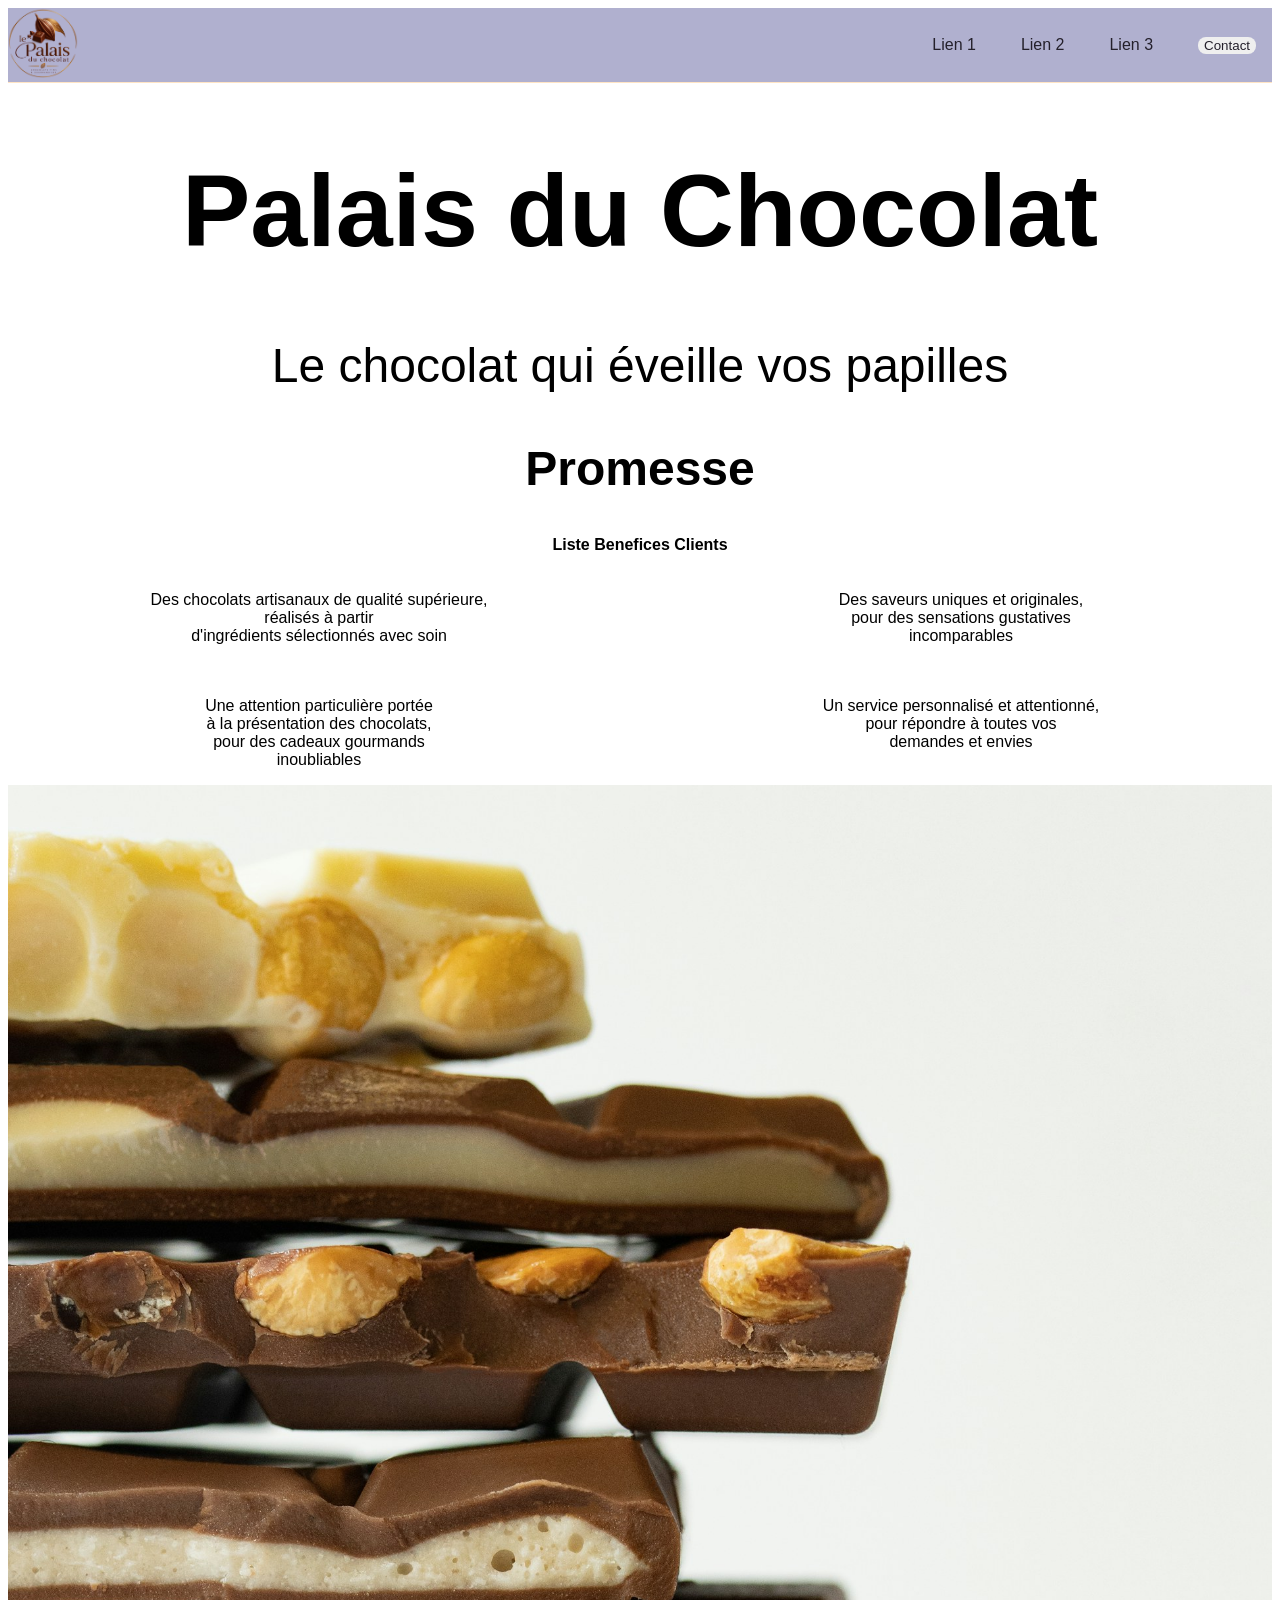
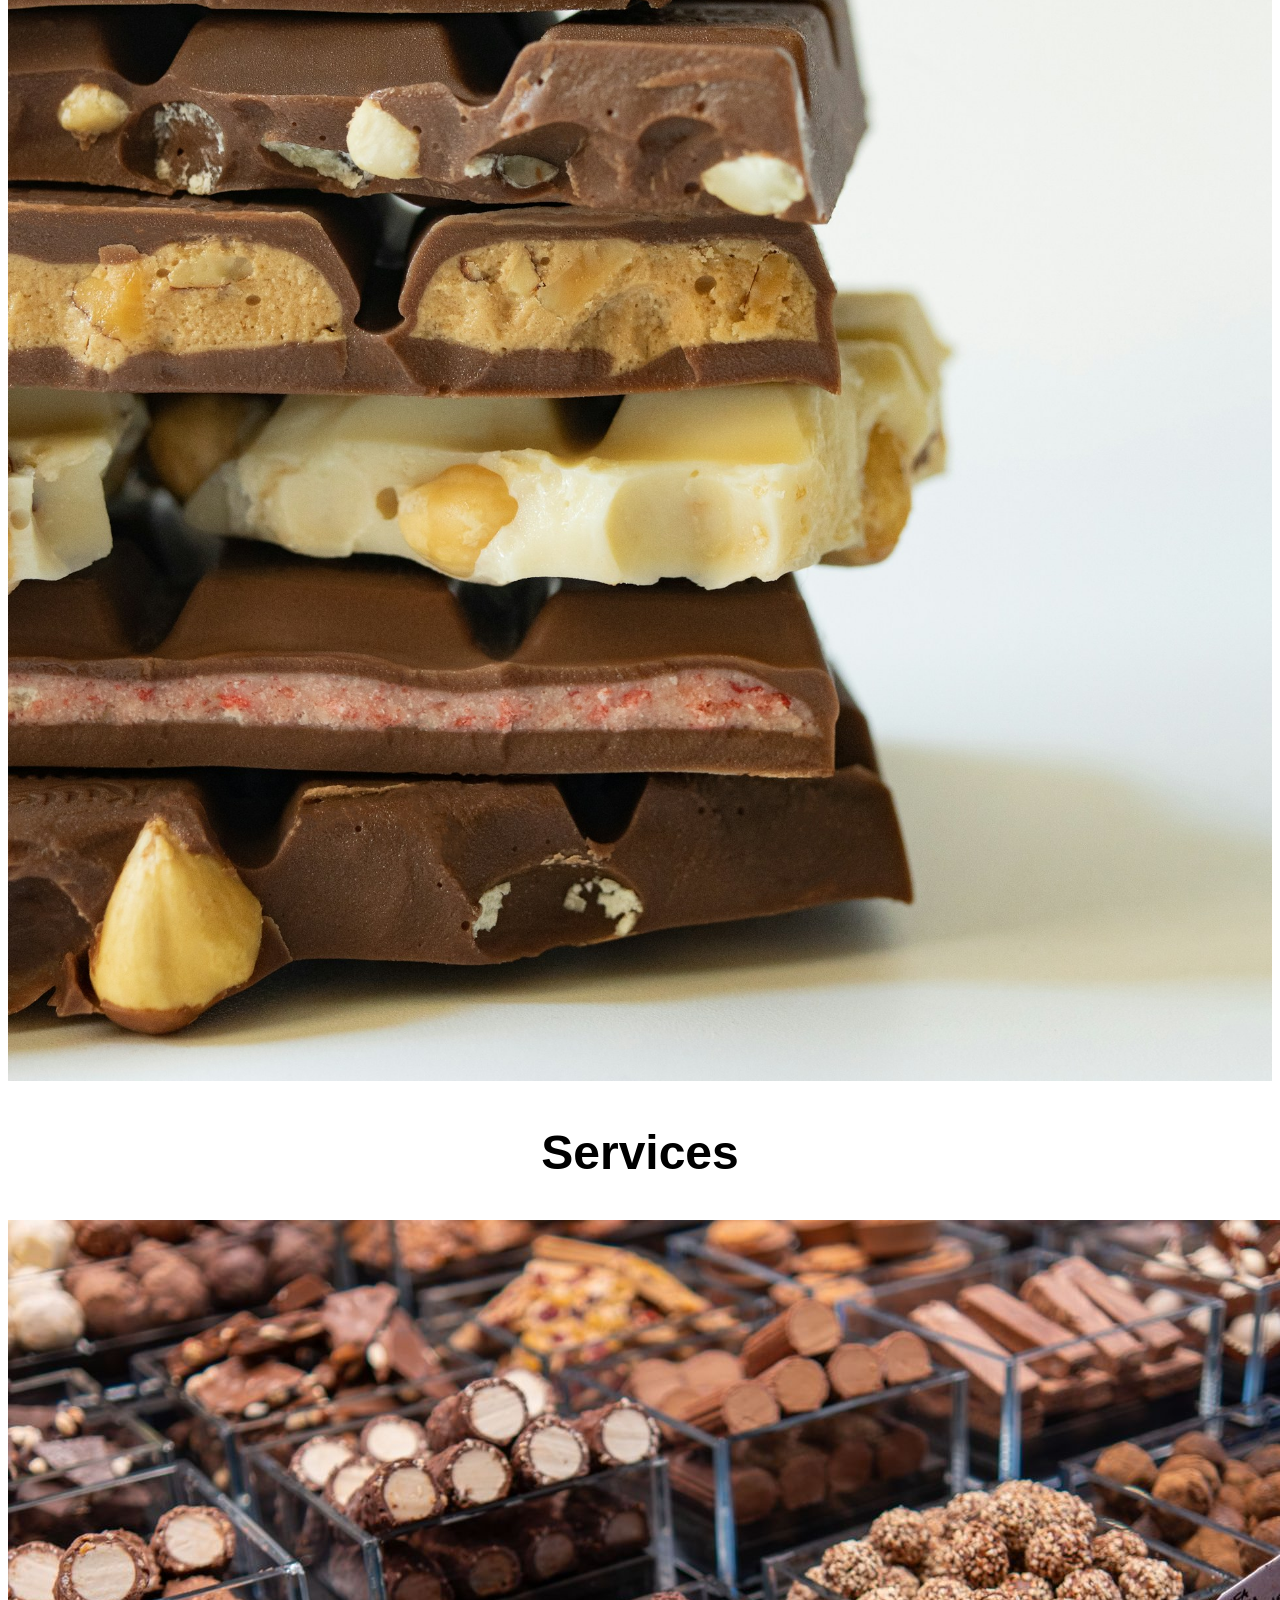
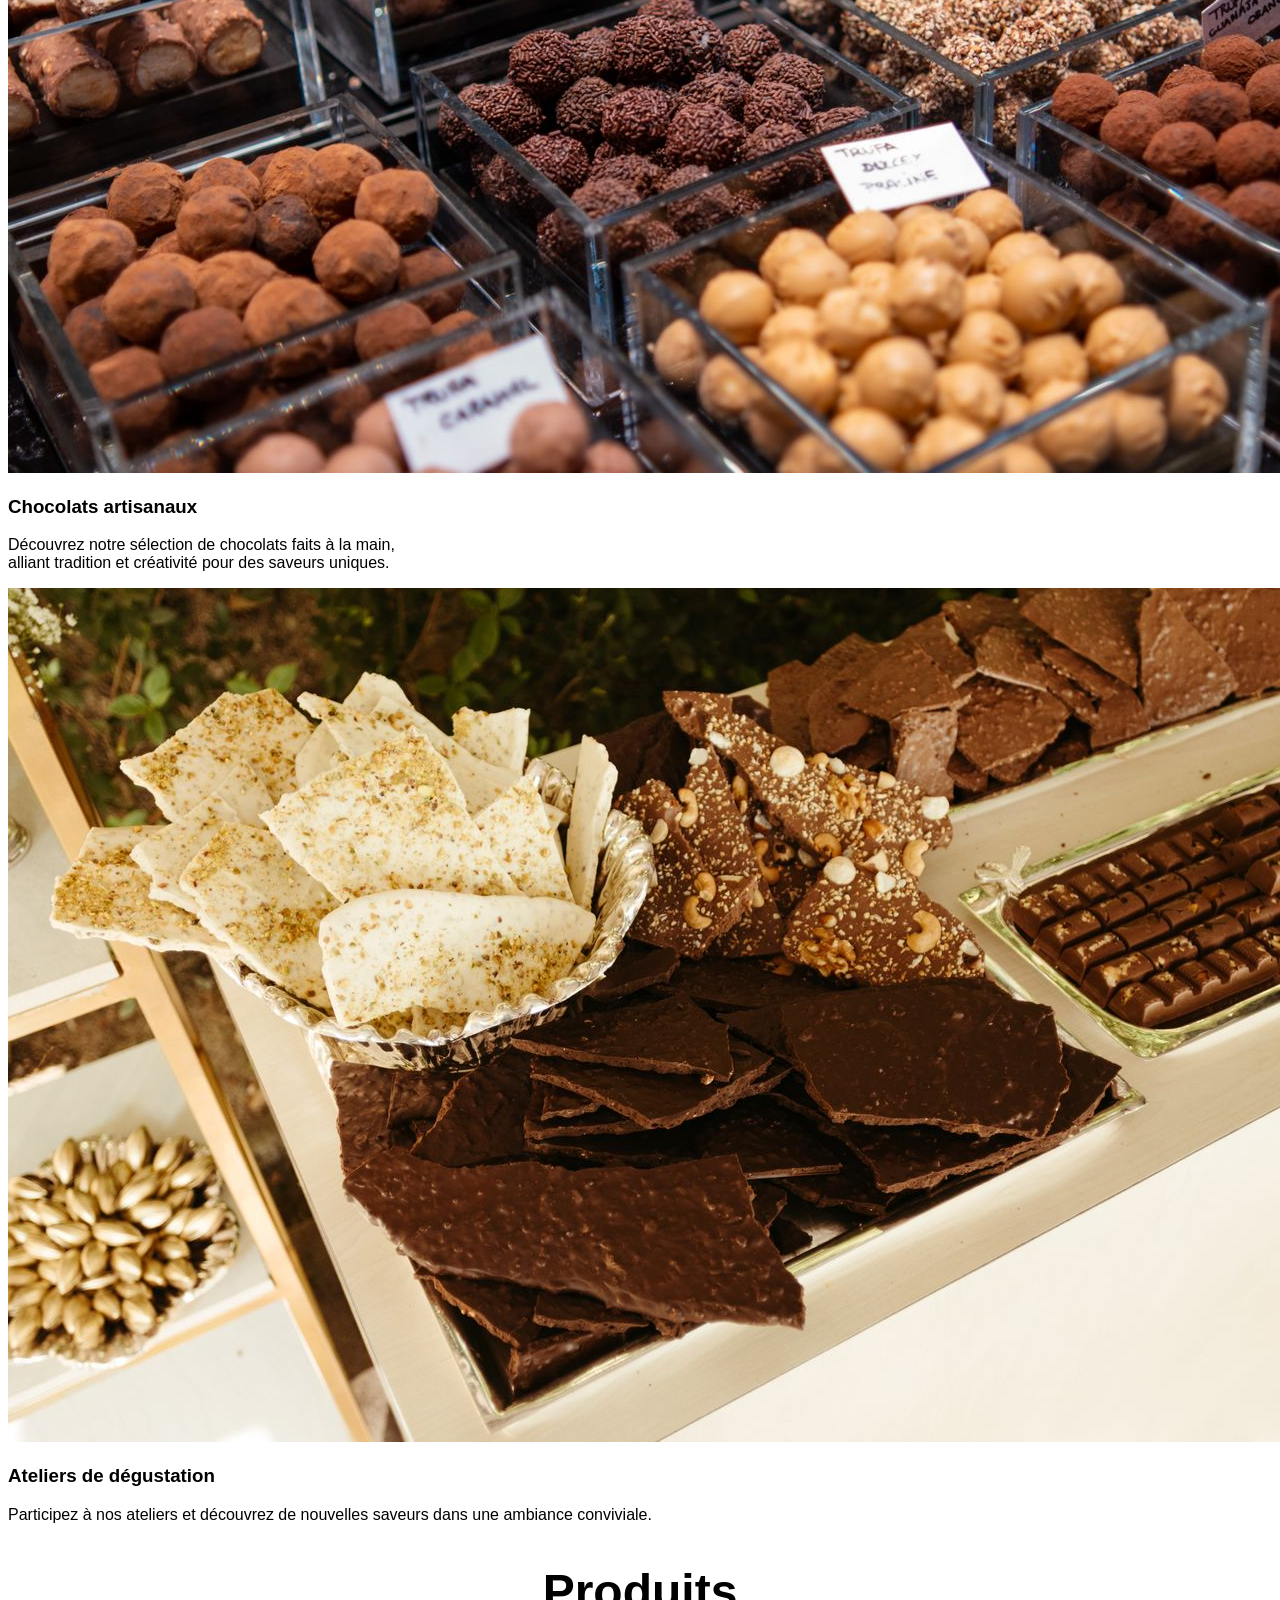
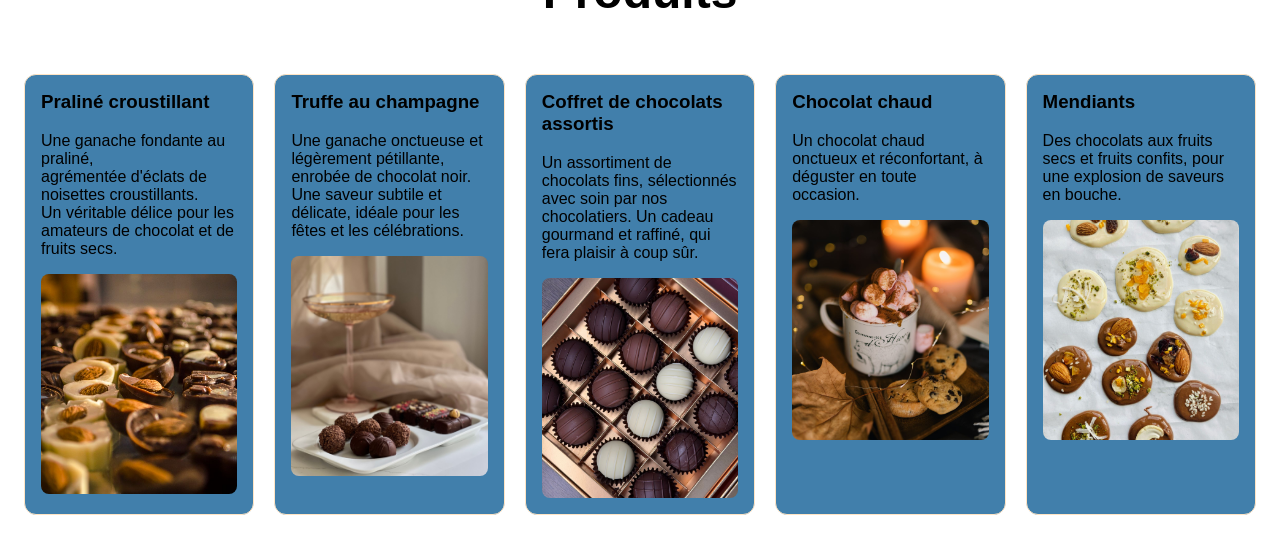
==== index.html @ 9bc1caf4 "landing page" ====
<!DOCTYPE html>
<html lang="fr">
<head>
    <meta charset="UTF-8">
    <meta name="viewport" content="width=device-width, initial-scale=1.0">
    <title>Palais du Chocolat</title>
    <link rel="stylesheet" href="style.css">
</head>
<body>
    <!-- faire un header avec les lien 1,2,3 et Contact -->
    <header class="site-header">
        <nav class="logo">
            <a href="#accueil">
                <img src="images/logo.png" alt="Palais du Chocolat">
            </a>
        </nav>
        <nav>
            <!-- Rangement des liens en horizontal sur mon header -->
            <ul class="site-nav">
                <li><a href="#">Lien 1</a></li>
                <li><a href="#">Lien 2</a></li>
                <li><a href="#">Lien 3</a></li>
                <button class="button_dec"><a class="contact-button" href="#">Contact</a></button>    
            </ul>
        </nav>
    </header>

    <main>
        <h1 id="accueil">Palais du Chocolat</h1>
        <p class="chocolat">Le chocolat qui éveille vos papilles</p>

        <!-- la deuxième partie services -->
        <h2>Promesse</h2>
        <h4>Liste Benefices Clients</h4>

    <nav class="Promesse">
            <p>Des chocolats artisanaux de qualité supérieure,<br> réalisés à partir <br> d'ingrédients sélectionnés avec soin</p>
            <p>Des saveurs uniques et originales,<br> pour des sensations gustatives<br> incomparables</p>
            <p>Une attention particulière portée<br> à la présentation des chocolats,<br> pour des cadeaux gourmands<br> inoubliables</p>
            <p>Un service personnalisé et attentionné,<br> pour répondre à toutes vos<br> demandes et envies</p>
        </nav>
       <img class="img1" src="images/promesses-julia-zyablova-EwaJbJvS9io-unsplash.jpg" alt="">
       <!-- troisième partie : services -->
       
       <h2>Services</h2>
       <div class="services">
            <article class="service_card">
                <img src="images/chocolats-artisanaux-pexels-linken-van-zyl-263454378-18958634.jpg" alt="Sélection de chocolats artisanaux">
                <h3>Chocolats artisanaux</h3>
                <p>Découvrez notre sélection de chocolats faits à la main,<br>
                alliant tradition et créativité pour des saveurs uniques.</p>
            </article>
            <article class="service_card">
                <img src="images/atelier-degustation-pexels-jonathanborba-34357862.jpg" alt="Atelier de dégustation de chocolat">
                <h3>Ateliers de dégustation</h3>
                <p>Participez à nos ateliers et découvrez de nouvelles saveurs dans une ambiance conviviale.</p>
            </article>
        </div>

                 <h2>Produits</h2>
        <section class="products-grid" aria-label="Nos produits">
            <article class="product-card">
                <h3>Praliné croustillant</h3>
                <p>Une ganache fondante au praliné,<br>agrémentée d'éclats de noisettes croustillants. <br>Un véritable délice pour les amateurs de chocolat et de fruits secs.</p>
                <img src="images/praline-croustillant-pexels-seurafrancis99-37439237.jpg" alt="Praliné croustillant aux éclats de noisettes">
            </article>
            <article class="product-card">
                <h3>Truffe au champagne</h3>
                <p>Une ganache onctueuse et légèrement pétillante, enrobée de chocolat noir. Une saveur subtile et délicate, idéale pour les fêtes et les célébrations.</p>
                <img src="images/truffe-champagne-pexels-planka-31325599.jpg" alt="Truffes au chocolat">
            </article>
            <article class="product-card">
                <h3>Coffret de chocolats assortis</h3>
                <p>Un assortiment de chocolats fins, sélectionnés avec soin par nos chocolatiers. Un cadeau gourmand et raffiné, qui fera plaisir à coup sûr.</p>
                <img src="images/coffret-chocolats-assortis-pexels-anthony-rahayel-125801377-38444667.jpg" alt="Coffret de chocolats assortis">
            </article>
            <article class="product-card">
                <h3>Chocolat chaud</h3>
                <p>Un chocolat chaud onctueux et réconfortant, à déguster en toute occasion.</p>
                <img src="images/chocolat-chaud-pexels-leeloothefirst-5264675.jpg" alt="Tasse de chocolat chaud">
            </article>
            <article class="product-card">
                <h3>Mendiants</h3>
                <p>Des chocolats aux fruits secs et fruits confits, pour une explosion de saveurs en bouche.</p>
                <img src="images/mendiants-pexels-pinklime-foody-169881302-11074275.jpg" alt="Mendiants au chocolat aux fruits secs">
            </article>
        </section>
    </main>
</body>
</html>
---- style.css ----
body {
    font-family: Arial, Helvetica, sans-serif;
    background: white;
}

.site-header {
    display: flex;
    align-items: center;
    justify-content: space-between;
    border-bottom: 1px solid bisque;
    background-color: rgba(139, 139, 184, 0.676);
}

.logo img {
    width: 70px;
    height: auto;
}

.site-nav {
    display: flex;
    flex-direction: row;
    justify-content: space-between;
    align-items: center;
    gap: 45px;
    margin: 0;
    padding: 1rem;
    list-style: none;
}

.Promesse {
  display: grid;
  grid-template-columns: repeat(2, 1fr);
  gap: 20px;
  text-align: center;
}

h4{
    display: grid;
    gap: 20px;
    text-align: center;

}


.site-nav a {
    color: #24202b;
    text-decoration: none;
}

.button_dec {
    border: 0;
    border-radius: 0.5rem;
}

#accueil {
    display: flex;
    justify-content: center;
    align-items: center;
    font-size: clamp(2.5rem, 8vw, 7rem);
}

.chocolat {
    display: flex;
    justify-content: center;
    align-items: center;
    font-size: clamp(1.25rem, 4vw, 3rem);
}

h2 {
    display: flex;
    justify-content: center;
    align-items: center;
    font-size: clamp(1.75rem, 5vw, 3rem);
}

.img1 {
    max-width: 100%;
    height: auto;
}

.products-grid {
    display: grid;
    grid-template-columns: repeat(auto-fit, minmax(min(100%, 220px), 1fr));
    gap: 1.25rem;
    padding: 1rem;
}

.product-card {
    overflow: hidden;
    padding: 1rem;
    background: #045691c1;
    border: 1px solid bisque;
    border-radius: 0.75rem;
}

.product-card h3 {
    margin-top: 0;
}

.product-card img {
    display: block;
    width: 100%;
    height: 220px;
    object-fit: cover;
    border-radius: 0.5rem;
}

@media (max-width: 560px) {
    .site-header {
        flex-wrap: wrap;
        gap: 1rem;
    }

    .site-nav {
        flex-wrap: wrap;
        justify-content: center;
        gap: 1rem;
    }

    .products-grid {
        grid-template-columns: 1fr;
    }
}
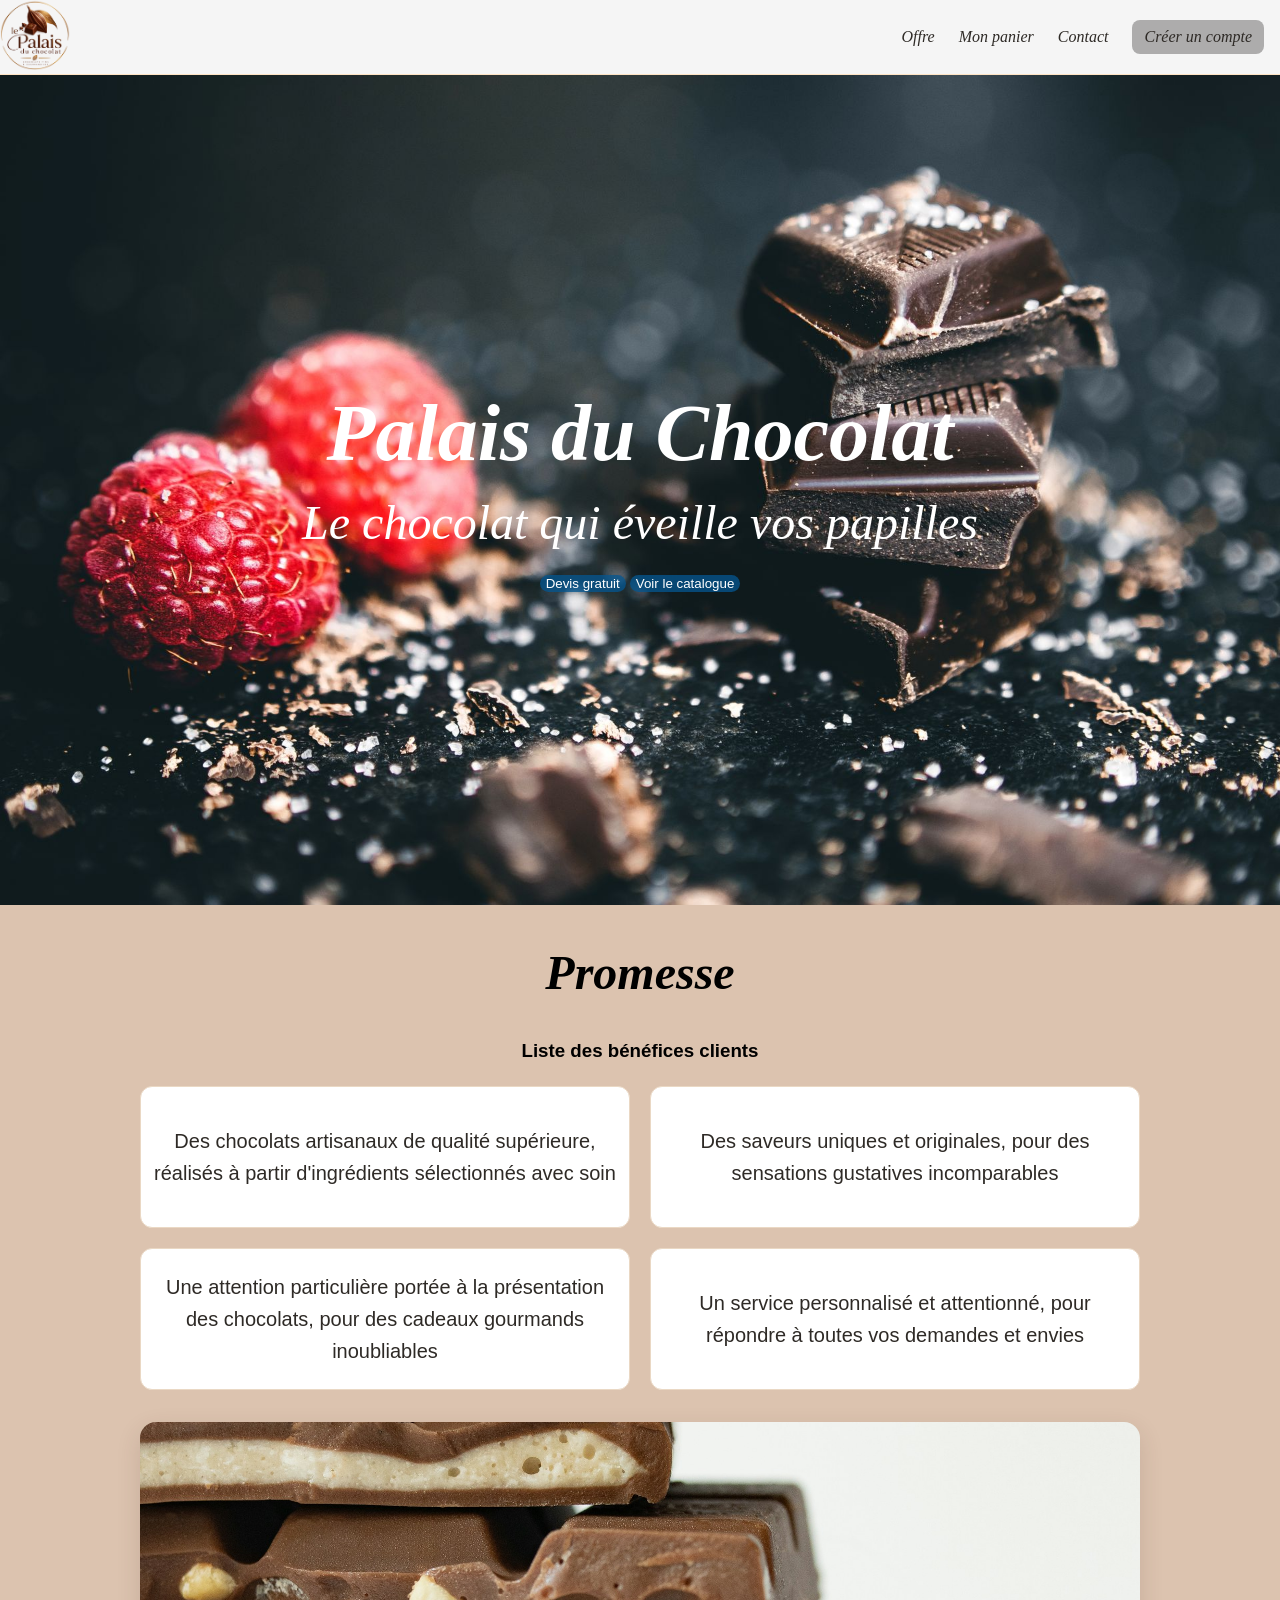
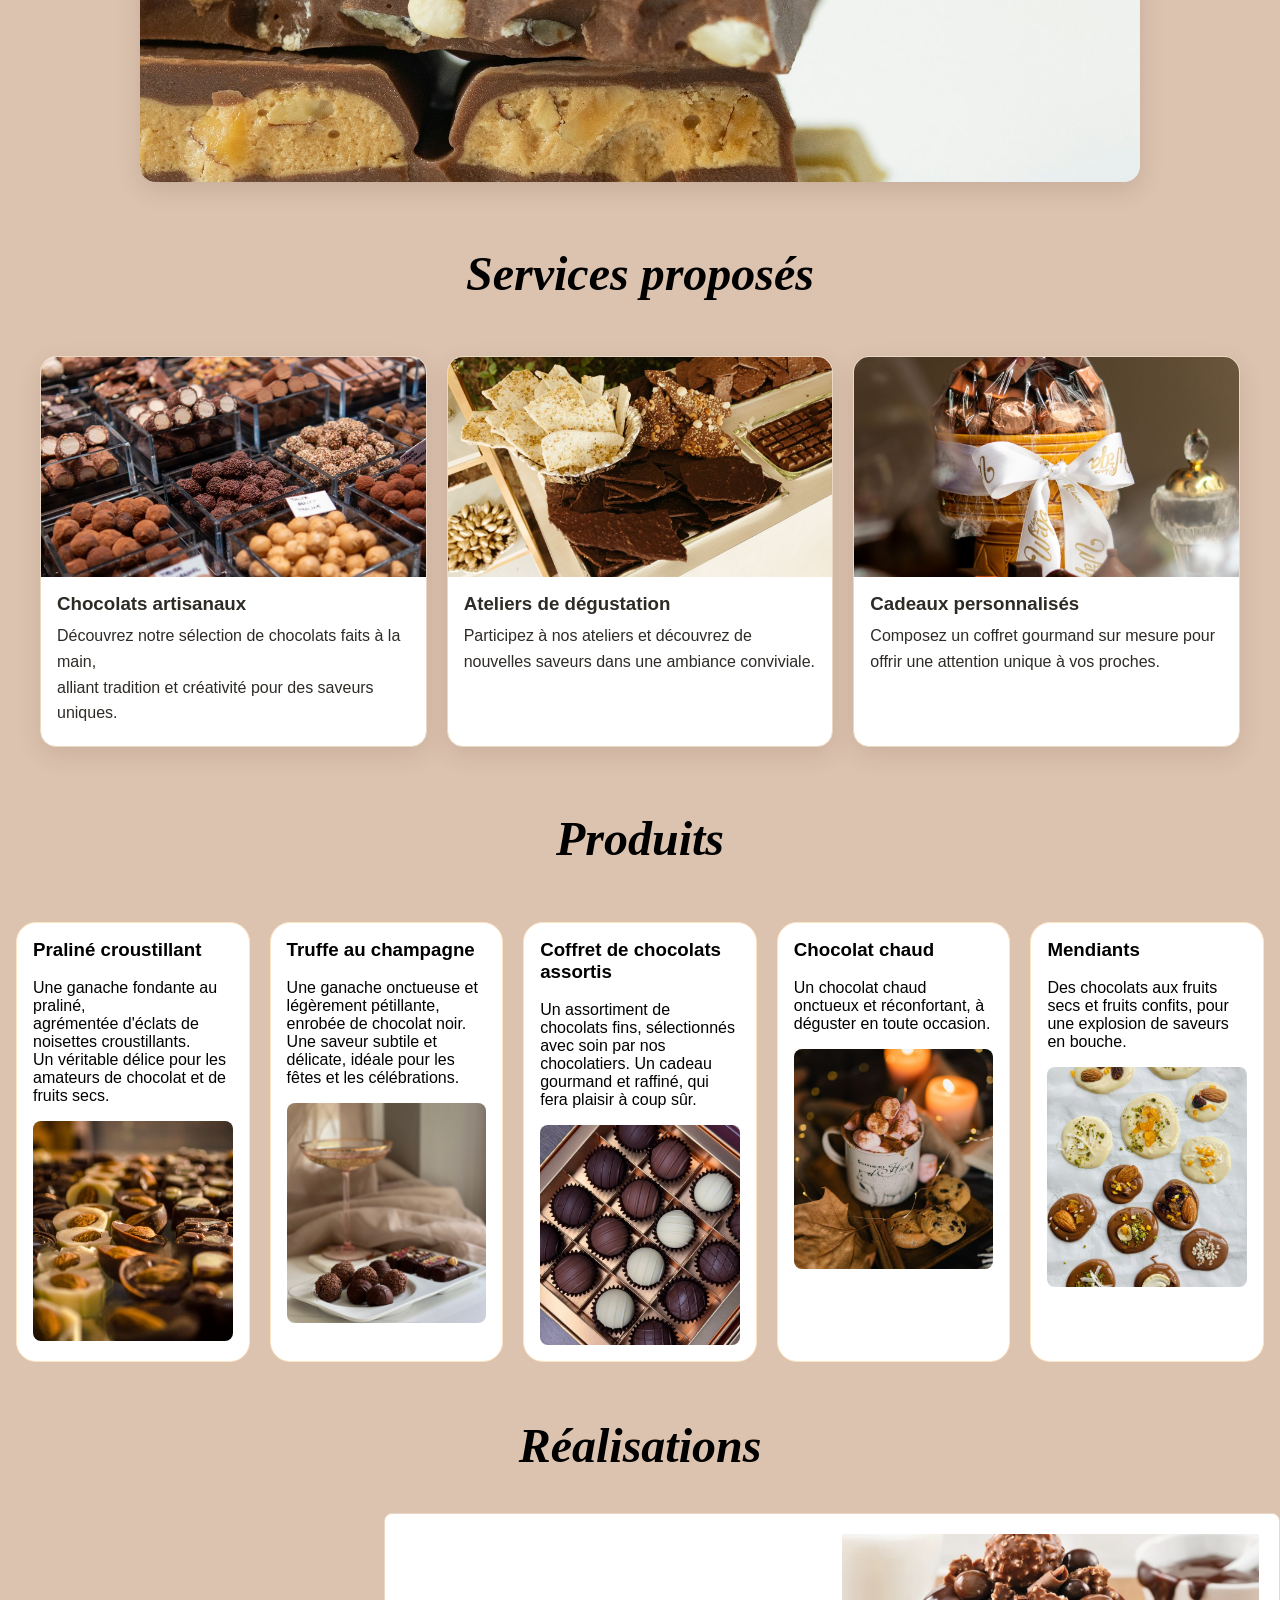
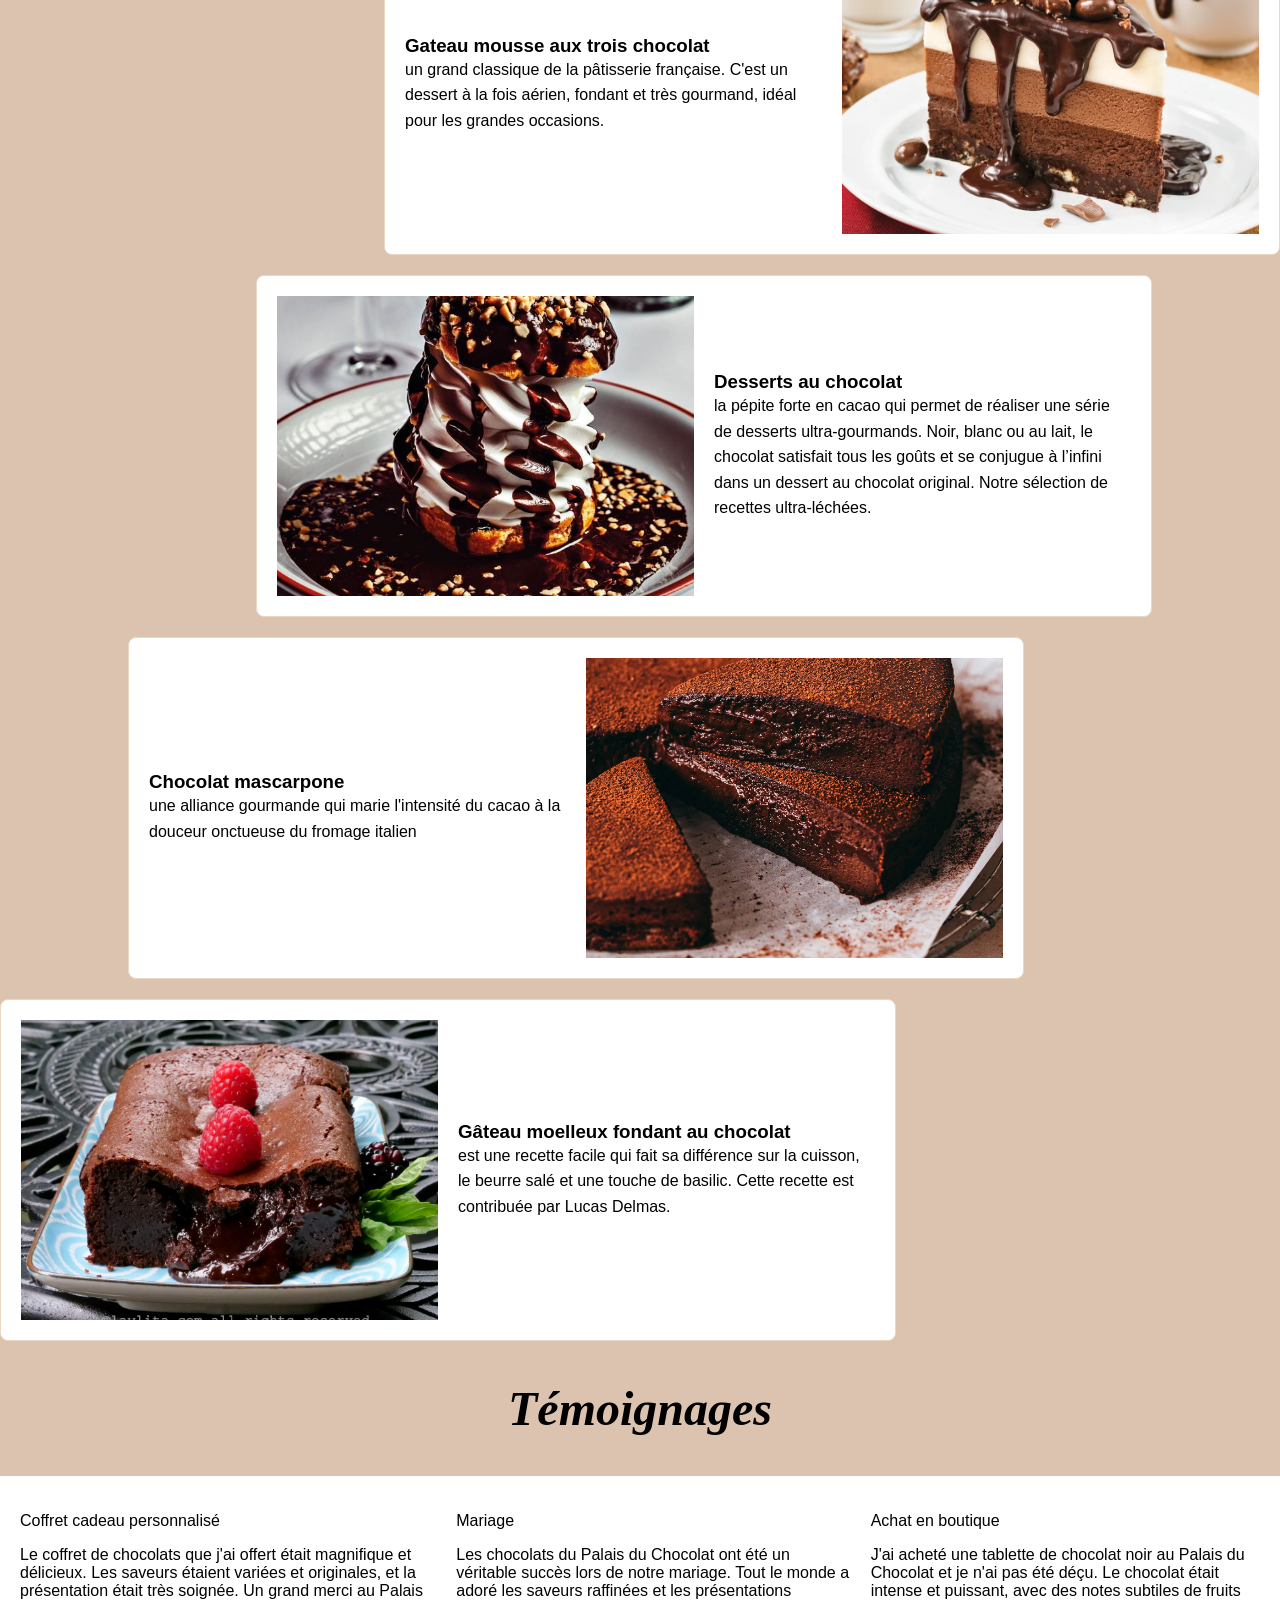
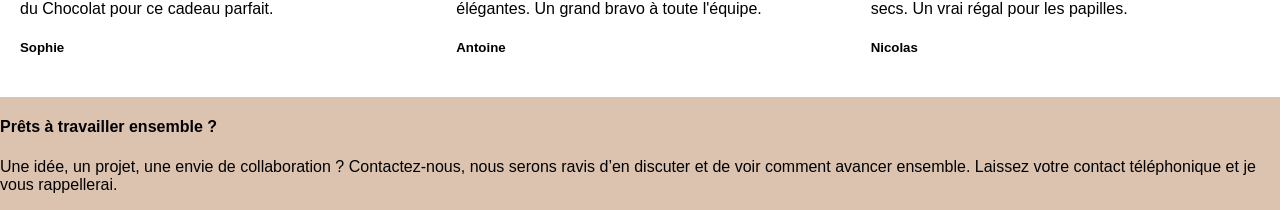
==== commit baf6ec82: "Expand chocolate shop landing page Add a responsive account registration page and enrich the homepag" ====
--- a/index.html
+++ b/index.html
@@ -7,84 +7,159 @@
     <link rel="stylesheet" href="style.css">
 </head>
 <body>
-    <!-- faire un header avec les lien 1,2,3 et Contact -->
     <header class="site-header">
         <nav class="logo">
             <a href="#accueil">
                 <img src="images/logo.png" alt="Palais du Chocolat">
             </a>
         </nav>
-        <nav>
-            <!-- Rangement des liens en horizontal sur mon header -->
+        <nav aria-label="Navigation principale">
             <ul class="site-nav">
-                <li><a href="#">Lien 1</a></li>
-                <li><a href="#">Lien 2</a></li>
-                <li><a href="#">Lien 3</a></li>
-                <button class="button_dec"><a class="contact-button" href="#">Contact</a></button>    
+                <li><a href="#produits">Offre</a></li>
+                <li><a href="#">Mon panier</a></li>
+                <li><a href="#contact">Contact</a></li>
+                <li><a class="contact-button" href="cafe.html">Créer un compte</a></li>
             </ul>
         </nav>
     </header>
 
     <main>
-        <h1 id="accueil">Palais du Chocolat</h1>
-        <p class="chocolat">Le chocolat qui éveille vos papilles</p>
+        <section id="accueil">
+            <h1>Palais du Chocolat</h1>
+            <p class="chocolat">Le chocolat qui éveille vos papilles</p>
+            <div>
+                <button class="action">Devis gratuit</button>
+                <button>Voir le catalogue</button>
+            </div>
+        </section>
 
-        <!-- la deuxième partie services -->
-        <h2>Promesse</h2>
-        <h4>Liste Benefices Clients</h4>
+        <section id="promesses">
+            <h2 id="promesses-title">Promesse</h2>
+            <h3 class="section-subtitle">Liste des bénéfices clients</h3>
+            <div class="promises">
+                <p>Des chocolats artisanaux de qualité supérieure, réalisés à partir d'ingrédients sélectionnés avec soin</p>
+                <p>Des saveurs uniques et originales, pour des sensations gustatives incomparables</p>
+                <p>Une attention particulière portée à la présentation des chocolats, pour des cadeaux gourmands inoubliables</p>
+                <p>Un service personnalisé et attentionné, pour répondre à toutes vos demandes et envies</p>
+            </div>
+            <img class="img1" src="images/promesses-julia-zyablova-EwaJbJvS9io-unsplash.jpg" alt="Présentation de chocolats artisanaux">
+        </section>
 
-    <nav class="Promesse">
-            <p>Des chocolats artisanaux de qualité supérieure,<br> réalisés à partir <br> d'ingrédients sélectionnés avec soin</p>
-            <p>Des saveurs uniques et originales,<br> pour des sensations gustatives<br> incomparables</p>
-            <p>Une attention particulière portée<br> à la présentation des chocolats,<br> pour des cadeaux gourmands<br> inoubliables</p>
-            <p>Un service personnalisé et attentionné,<br> pour répondre à toutes vos<br> demandes et envies</p>
-        </nav>
-       <img class="img1" src="images/promesses-julia-zyablova-EwaJbJvS9io-unsplash.jpg" alt="">
-       <!-- troisième partie : services -->
-       
-       <h2>Services</h2>
-       <div class="services">
-            <article class="service_card">
-                <img src="images/chocolats-artisanaux-pexels-linken-van-zyl-263454378-18958634.jpg" alt="Sélection de chocolats artisanaux">
-                <h3>Chocolats artisanaux</h3>
-                <p>Découvrez notre sélection de chocolats faits à la main,<br>
-                alliant tradition et créativité pour des saveurs uniques.</p>
-            </article>
-            <article class="service_card">
-                <img src="images/atelier-degustation-pexels-jonathanborba-34357862.jpg" alt="Atelier de dégustation de chocolat">
-                <h3>Ateliers de dégustation</h3>
-                <p>Participez à nos ateliers et découvrez de nouvelles saveurs dans une ambiance conviviale.</p>
-            </article>
-        </div>
+        <section id="services">
+            <h2 id="services-title">Services proposés</h2>
+            <div class="services">
+                <article class="service_card">
+                    <img src="images/chocolats-artisanaux-pexels-linken-van-zyl-263454378-18958634.jpg" alt="Sélection de chocolats artisanaux">
+                    <h3>Chocolats artisanaux</h3>
+                    <p>Découvrez notre sélection de chocolats faits à la main,<br>
+                    alliant tradition et créativité pour des saveurs uniques.</p>
+                </article>
+                <article class="service_card">
+                    <img src="images/atelier-degustation-pexels-jonathanborba-34357862.jpg" alt="Atelier de dégustation de chocolat">
+                    <h3>Ateliers de dégustation</h3>
+                    <p>Participez à nos ateliers et découvrez de nouvelles saveurs dans une ambiance conviviale.</p>
+                </article>
+                <article class="service_card">
+                    <img src="images/cadeaux-personnalises-pexels-soufianlafnesh-36914973.jpg" alt="Coffret cadeau personnalisé de chocolats">
+                    <h3>Cadeaux personnalisés</h3>
+                    <p>Composez un coffret gourmand sur mesure pour offrir une attention unique à vos proches.</p>
+                </article>
+            </div>
+        </section>
 
-                 <h2>Produits</h2>
-        <section class="products-grid" aria-label="Nos produits">
-            <article class="product-card">
-                <h3>Praliné croustillant</h3>
-                <p>Une ganache fondante au praliné,<br>agrémentée d'éclats de noisettes croustillants. <br>Un véritable délice pour les amateurs de chocolat et de fruits secs.</p>
-                <img src="images/praline-croustillant-pexels-seurafrancis99-37439237.jpg" alt="Praliné croustillant aux éclats de noisettes">
-            </article>
-            <article class="product-card">
-                <h3>Truffe au champagne</h3>
-                <p>Une ganache onctueuse et légèrement pétillante, enrobée de chocolat noir. Une saveur subtile et délicate, idéale pour les fêtes et les célébrations.</p>
-                <img src="images/truffe-champagne-pexels-planka-31325599.jpg" alt="Truffes au chocolat">
-            </article>
-            <article class="product-card">
-                <h3>Coffret de chocolats assortis</h3>
-                <p>Un assortiment de chocolats fins, sélectionnés avec soin par nos chocolatiers. Un cadeau gourmand et raffiné, qui fera plaisir à coup sûr.</p>
-                <img src="images/coffret-chocolats-assortis-pexels-anthony-rahayel-125801377-38444667.jpg" alt="Coffret de chocolats assortis">
-            </article>
-            <article class="product-card">
-                <h3>Chocolat chaud</h3>
-                <p>Un chocolat chaud onctueux et réconfortant, à déguster en toute occasion.</p>
-                <img src="images/chocolat-chaud-pexels-leeloothefirst-5264675.jpg" alt="Tasse de chocolat chaud">
-            </article>
-            <article class="product-card">
-                <h3>Mendiants</h3>
-                <p>Des chocolats aux fruits secs et fruits confits, pour une explosion de saveurs en bouche.</p>
-                <img src="images/mendiants-pexels-pinklime-foody-169881302-11074275.jpg" alt="Mendiants au chocolat aux fruits secs">
-            </article>
+        <section id="produits" >
+            <h2 id="produits-title">Produits</h2>
+            <div class="products-grid">
+                <article class="product-card">
+                    <h3>Praliné croustillant</h3>
+                    <p>Une ganache fondante au praliné,<br>agrémentée d'éclats de noisettes croustillants. <br>Un véritable délice pour les amateurs de chocolat et de fruits secs.</p>
+                    <img src="images/praline-croustillant-pexels-seurafrancis99-37439237.jpg" alt="Praliné croustillant aux éclats de noisettes">
+                </article>
+                <article class="product-card">
+                    <h3>Truffe au champagne</h3>
+                    <p>Une ganache onctueuse et légèrement pétillante, enrobée de chocolat noir. Une saveur subtile et délicate, idéale pour les fêtes et les célébrations.</p>
+                    <img src="images/truffe-champagne-pexels-planka-31325599.jpg" alt="Truffes au chocolat">
+                </article>
+                <article class="product-card">
+                    <h3>Coffret de chocolats assortis</h3>
+                    <p>Un assortiment de chocolats fins, sélectionnés avec soin par nos chocolatiers. Un cadeau gourmand et raffiné, qui fera plaisir à coup sûr.</p>
+                    <img src="images/coffret-chocolats-assortis-pexels-anthony-rahayel-125801377-38444667.jpg" alt="Coffret de chocolats assortis">
+                </article>
+                <article class="product-card">
+                    <h3>Chocolat chaud</h3>
+                    <p>Un chocolat chaud onctueux et réconfortant, à déguster en toute occasion.</p>
+                    <img src="images/chocolat-chaud-pexels-leeloothefirst-5264675.jpg" alt="Tasse de chocolat chaud">
+                </article>
+                <article class="product-card">
+                    <h3>Mendiants</h3>
+                    <p>Des chocolats aux fruits secs et fruits confits, pour une explosion de saveurs en bouche.</p>
+                    <img src="images/mendiants-pexels-pinklime-foody-169881302-11074275.jpg" alt="Mendiants au chocolat aux fruits secs">
+                </article>
+            </div>
         </section>
+                        <h2>Réalisations</h2>
+        <section class="mousse">
+          
+            <img src="images/gateau-mousse-aux-trois-chocolat.webp" alt="">
+            <div>
+                <h3>Gateau mousse aux trois chocolat</h3>
+                <p>un grand classique de la pâtisserie française. C'est un dessert à la fois aérien, fondant et très gourmand, idéal pour les grandes occasions.</p>
+            </div>
+        </section>
+
+        <section class="dessert">
+            <img src="images/Recettes-de-desserts-au-chocolat.jpg" alt="">
+            <div>
+                <h3>Desserts au chocolat</h3>
+                <p>la pépite forte en cacao qui permet de réaliser une série de desserts ultra-gourmands. Noir, blanc ou au lait, le chocolat satisfait tous les goûts et se conjugue à l’infini dans un dessert au chocolat original. Notre sélection de recettes ultra-léchées.</p>
+            </div>
+        </section>
+
+        <section class="marie">
+            <img src="images/Recette-gateau-chocolat-mascarpone-facile-Lilie-Bakery.webp" alt="">
+            <div>
+                <h3>Chocolat mascarpone</h3>
+                <p>une alliance gourmande qui marie l'intensité du cacao à la douceur onctueuse du fromage italien</p>
+            </div>
+        </section>
+        <section class="moelleux">
+            <img src="images/Moelleux-fondant-au-chocolat.jpg" alt="">
+            <div>
+                <h3>Gâteau moelleux fondant au chocolat</h3>
+                <p>est une recette facile qui fait sa différence sur la cuisson, le beurre salé et une touche de basilic. Cette recette est contribuée par Lucas Delmas.</p>
+            </div>
+        </section>
+
+   <h2>Témoignages</h2>
+   
+    <div class="temoignages">
+        <article>
+            <p>Coffret cadeau personnalisé</p>
+            <p>Le coffret de chocolats que j'ai offert était magnifique et délicieux. Les saveurs étaient variées et originales, et la présentation était très soignée. Un grand merci au Palais du Chocolat pour ce cadeau parfait.</p>
+            <h5> Sophie</h5>
+        </article>
+
+     <article>
+             <p>Mariage</p>
+             <p>Les chocolats du Palais du Chocolat ont été un véritable succès lors de notre mariage. Tout le monde a adoré les saveurs raffinées et les présentations élégantes. Un grand bravo à toute l'équipe.</p>
+            <h5>Antoine</h5>
+      </article>
+
+    <article>
+        <p>Achat en boutique</p>
+        <p>J'ai acheté une tablette de chocolat noir au Palais du Chocolat et je n'ai pas été déçu. Le chocolat était intense et puissant, avec des notes subtiles de fruits secs. Un vrai régal pour les papilles.</p>
+        <h5>Nicolas</h5>
+    </article>
+    </div>
+
+<footer id="contact">
+    <h4>Prêts à travailler ensemble ?</h4>
+    <p>Une idée, un projet, une envie de collaboration ?
+Contactez-nous, nous serons ravis d’en discuter et de voir 
+comment avancer ensemble. 
+Laissez votre contact téléphonique et je vous rappellerai.</p>
+
+</footer>
     </main>
 </body>
 </html>
--- a/style.css
+++ b/style.css
@@ -1,6 +1,7 @@
 body {
     font-family: Arial, Helvetica, sans-serif;
-    background: white;
+    background-color: #dcc3af;
+    margin: 0;
 }
 
 .site-header {
@@ -8,7 +9,10 @@
     align-items: center;
     justify-content: space-between;
     border-bottom: 1px solid bisque;
-    background-color: rgba(139, 139, 184, 0.676);
+    background-color: whitesmoke;
+    font-size: 100%;
+    font-style: oblique;
+    font-family: cursive;
 }
 
 .logo img {
@@ -21,61 +25,177 @@
     flex-direction: row;
     justify-content: space-between;
     align-items: center;
-    gap: 45px;
+    gap: 1.5rem;
     margin: 0;
     padding: 1rem;
     list-style: none;
 }
 
-.Promesse {
-  display: grid;
-  grid-template-columns: repeat(2, 1fr);
-  gap: 20px;
-  text-align: center;
-}
-
-h4{
+
+.promises {
     display: grid;
-    gap: 20px;
+    grid-template-columns: repeat(2, minmax(0, 1fr));
+    gap: 1.25rem;
+    max-width: 1000px;
+    margin: 0 auto;
+    padding: 0 1rem;
+}
+
+.promises p {
+    display: flex;
+    align-items: center;
+    justify-content: center;
+    min-height: 120px;
+    margin: 0;
+    padding: 10px;
+    color: #2E2A26;
+    background: white;
+    border: 1px solid #ead8c4;
+    border-radius: 0.75rem;
+    font-size: 20px;
+    line-height: 1.6;
     text-align: center;
-
-}
-
+}
+
+.section-subtitle {
+    margin: 0 0 1.5rem;
+    text-align: center;
+}
 
 .site-nav a {
-    color: #24202b;
+    color: #2E2A26;
     text-decoration: none;
 }
 
-.button_dec {
-    border: 0;
+.site-nav a:hover,
+.site-nav a:focus-visible {
+    text-decoration: underline;
+}
+
+.contact-button {
+    display: inline-block;
+    padding: 0.5rem 0.75rem;
     border-radius: 0.5rem;
+    background: #adacac;
+    font-size: 100%;
+    font-style: oblique;
+    font-family: cursive;
+}
+
+.user-form {
+    display: flex;
+    flex-direction: column;
+    gap: 0.5rem;
+    max-width: 500px;
+    margin: 2rem auto;
+    padding: 1.5rem;
+    background: white;
+    border: 1px solid #ead8c4;
+    border-radius: 10px;
+}
+
+.user-form input,
+.user-form button {
+    box-sizing: border-box;
+    width: 100%;
+    padding: 0.75rem;
+    font: inherit;
+}
+
+.user-form button {
+    margin-top: 0.5rem;
+    cursor: pointer;
 }
 
 #accueil {
     display: flex;
+    flex-direction: column;
     justify-content: center;
     align-items: center;
-    font-size: clamp(2.5rem, 8vw, 7rem);
+    min-height: 90vh;
+    padding: 10px;
+    font-style: oblique;
+    font-family: cursive;
+    background-image: url(images/couverture-pexels-fotios-photos-918327.jpg);
+    background-position: center;
+    background-size: cover;
+    text-align: center;
+    color: white;
+}
+
+#accueil button{
+    border: 10cm;
+    border-radius: 20vh;
+    gap: 10%;
+    background-color: #045691c1;
+    color: white;
+
+}
+
+#accueil h1 {
+    margin: 0;
+    font-size: clamp(2.5rem, 8vw, 5rem);
 }
 
 .chocolat {
+    margin: 1rem 0 1.5rem;
+    font-size: clamp(1.25rem, 4vw, 3rem);
+}
+
+h2 {
     display: flex;
     justify-content: center;
     align-items: center;
-    font-size: clamp(1.25rem, 4vw, 3rem);
-}
-
-h2 {
-    display: flex;
-    justify-content: center;
-    align-items: center;
     font-size: clamp(1.75rem, 5vw, 3rem);
+    font-style: oblique;
+    font-family: cursive;
 }
 
 .img1 {
-    max-width: 100%;
-    height: auto;
+    display: block;
+    width: calc(100% - 2rem);
+    max-width: 1000px;
+    height: 360px;
+    margin: 2rem auto 4rem;
+    border-radius: 1rem;
+    object-fit: cover;
+    box-shadow: 0 8px 24px rgba(74, 43, 32, 0.14);
+}
+
+.services {
+    display: grid;
+    grid-template-columns: repeat(auto-fit, minmax(min(100%, 260px), 1fr));
+    gap: 1.25rem;
+    max-width: 1200px;
+    margin: 0 auto 3rem;
+    padding: 1rem;
+}
+
+.service_card {
+    overflow: hidden;
+    background:white;
+    border: 1px solid #ead8c4;
+    border-radius: 1rem;
+    box-shadow: 0 8px 24px rgba(74, 43, 32, 0.12);
+}
+
+.service_card img {
+    display: block;
+    width: 100%;
+    height: 220px;
+    object-fit: cover;
+}
+
+.service_card h3 {
+    margin: 1rem 1rem 0.5rem;
+    color: #2E2A26;
+    
+}
+
+.service_card p {
+    margin: 0 1rem 1.25rem;
+    color: #2E2A26;
+    line-height: 1.6;
 }
 
 .products-grid {
@@ -88,13 +208,14 @@
 .product-card {
     overflow: hidden;
     padding: 1rem;
-    background: #045691c1;
+    background: white;
     border: 1px solid bisque;
-    border-radius: 0.75rem;
+    border-radius:20px;
 }
 
 .product-card h3 {
     margin-top: 0;
+    
 }
 
 .product-card img {
@@ -105,6 +226,70 @@
     border-radius: 0.5rem;
 }
 
+.mousse,
+.dessert,
+.marie,
+.moelleux {
+    display: flex;
+    align-items: center;
+    gap: 20px;
+    box-sizing: border-box;
+    width: 70%;
+    margin: 20px 0 20px auto;
+    padding: 20px;
+    background: white;
+    border: 1px solid #ead8c4;
+    border-radius: 0.5rem;
+}
+
+.mousse,
+.marie {
+    flex-direction: row-reverse;
+}
+
+.dessert { margin-right: 10%; }
+.marie { margin-right: 20%; }
+.moelleux { margin-right: 30%; }
+
+.mousse img,
+.dessert img,
+.marie img,
+.moelleux img {
+    flex: 1;
+    height: 300px;
+    object-fit: cover;
+}
+
+.mousse div,
+.dessert div,
+.marie div,
+.moelleux div {
+    flex: 1;
+}
+
+.mousse h3,
+.dessert h3,
+.marie h3,
+.moelleux h3 {
+    margin: 0;
+}
+
+.mousse p,
+.dessert p,
+.marie p,
+.moelleux p {
+    margin: 0;
+    line-height: 1.6;
+}
+
+.temoignages {
+    display: flex;
+    flex-direction: row;
+    gap: 20px;
+    background-color: white;
+    padding: 20px;
+    }
+    
 @media (max-width: 560px) {
     .site-header {
         flex-wrap: wrap;
@@ -114,10 +299,51 @@
     .site-nav {
         flex-wrap: wrap;
         justify-content: center;
-        gap: 1rem;
+        gap: 10px;
     }
 
     .products-grid {
         grid-template-columns: 1fr;
     }
+
+    .promises {
+        grid-template-columns: 1fr;
+    }
+
+    .promises p {
+        min-height: auto;
+        padding: 1.25rem;
+    }
+
+    .img1 {
+        height: 240px;
+    }
+
+    .mousse,
+    .dessert,
+    .marie,
+    .moelleux {
+        flex-direction: column;
+        width: auto;
+        margin: 15px;
+    }
+
+    .mousse img,
+    .dessert img,
+    .marie img,
+    .moelleux img {
+        flex: none;
+        width: 100%;
+        border-radius: 20%;
+    }
+
+    .mousse div,
+    .dessert div,
+    .marie div,
+    .moelleux div {
+        flex: none;
+        width: 100%;
+    }
+
+
 }
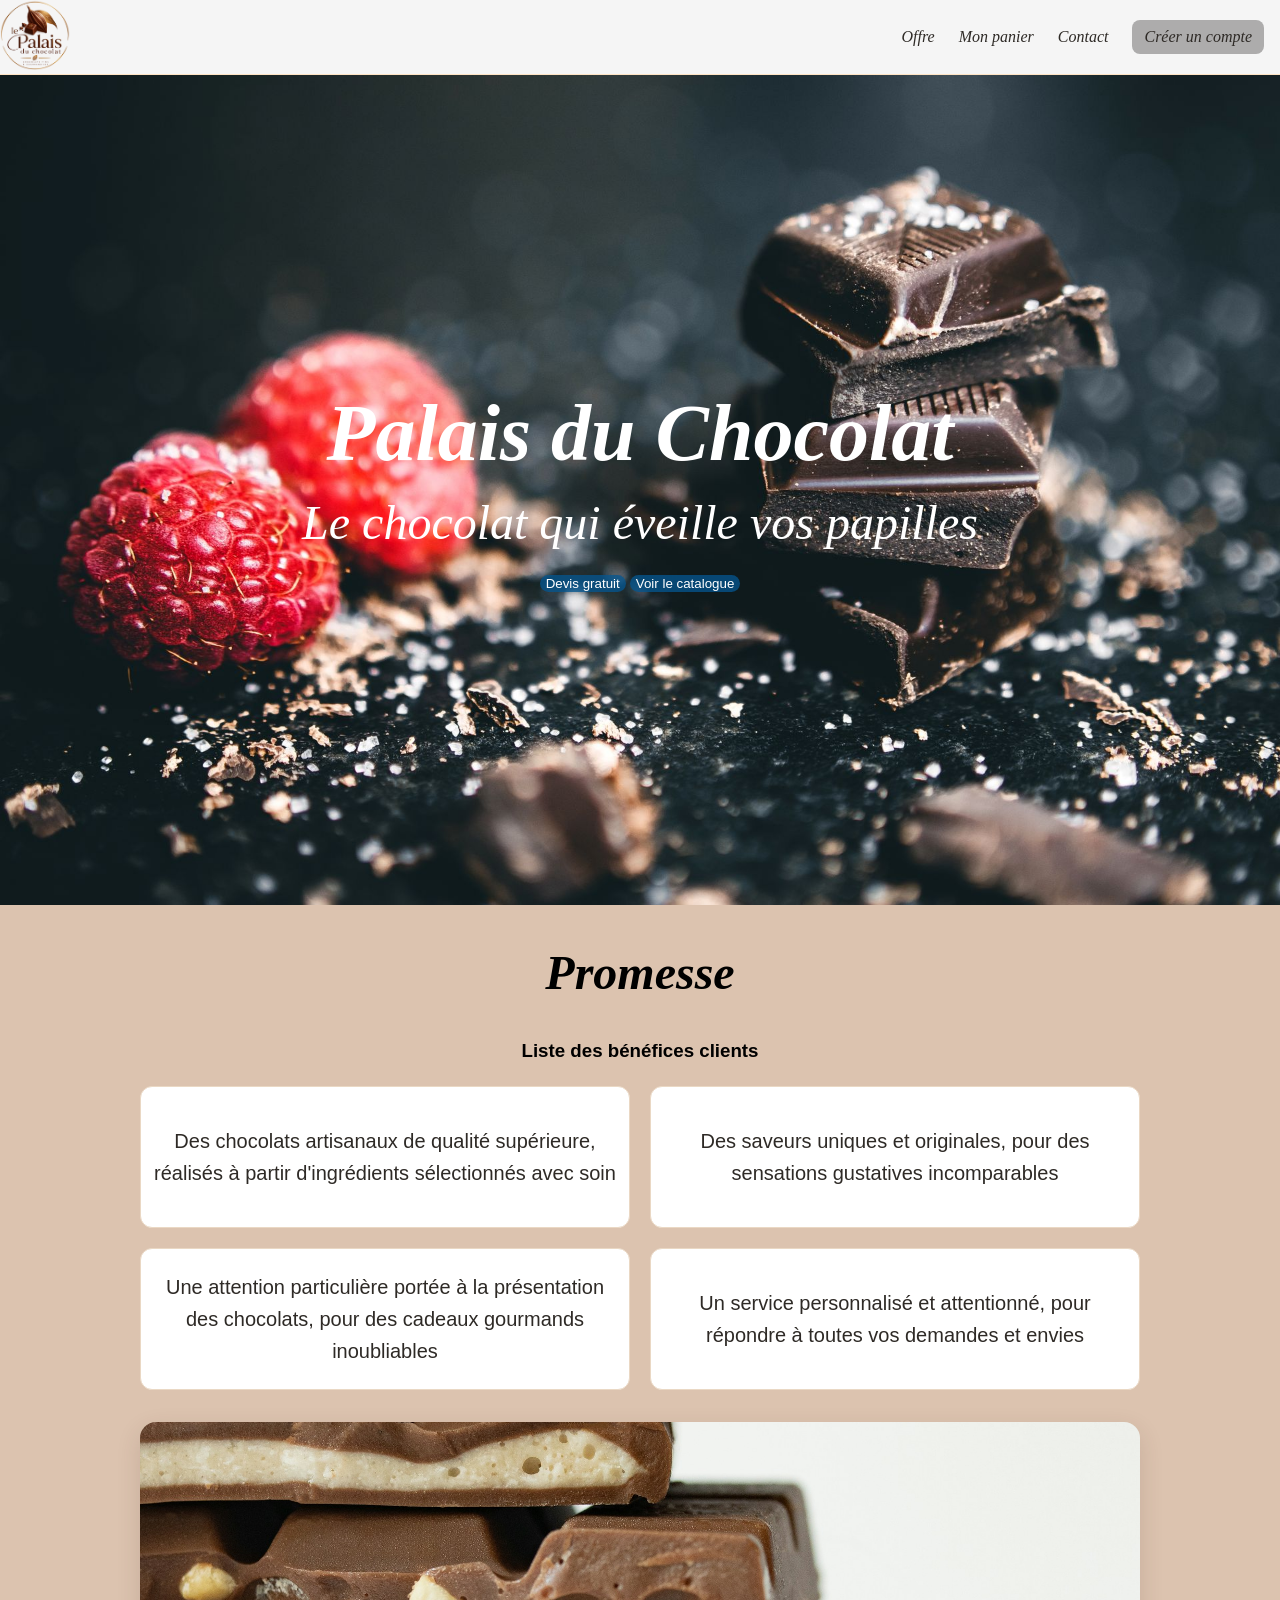
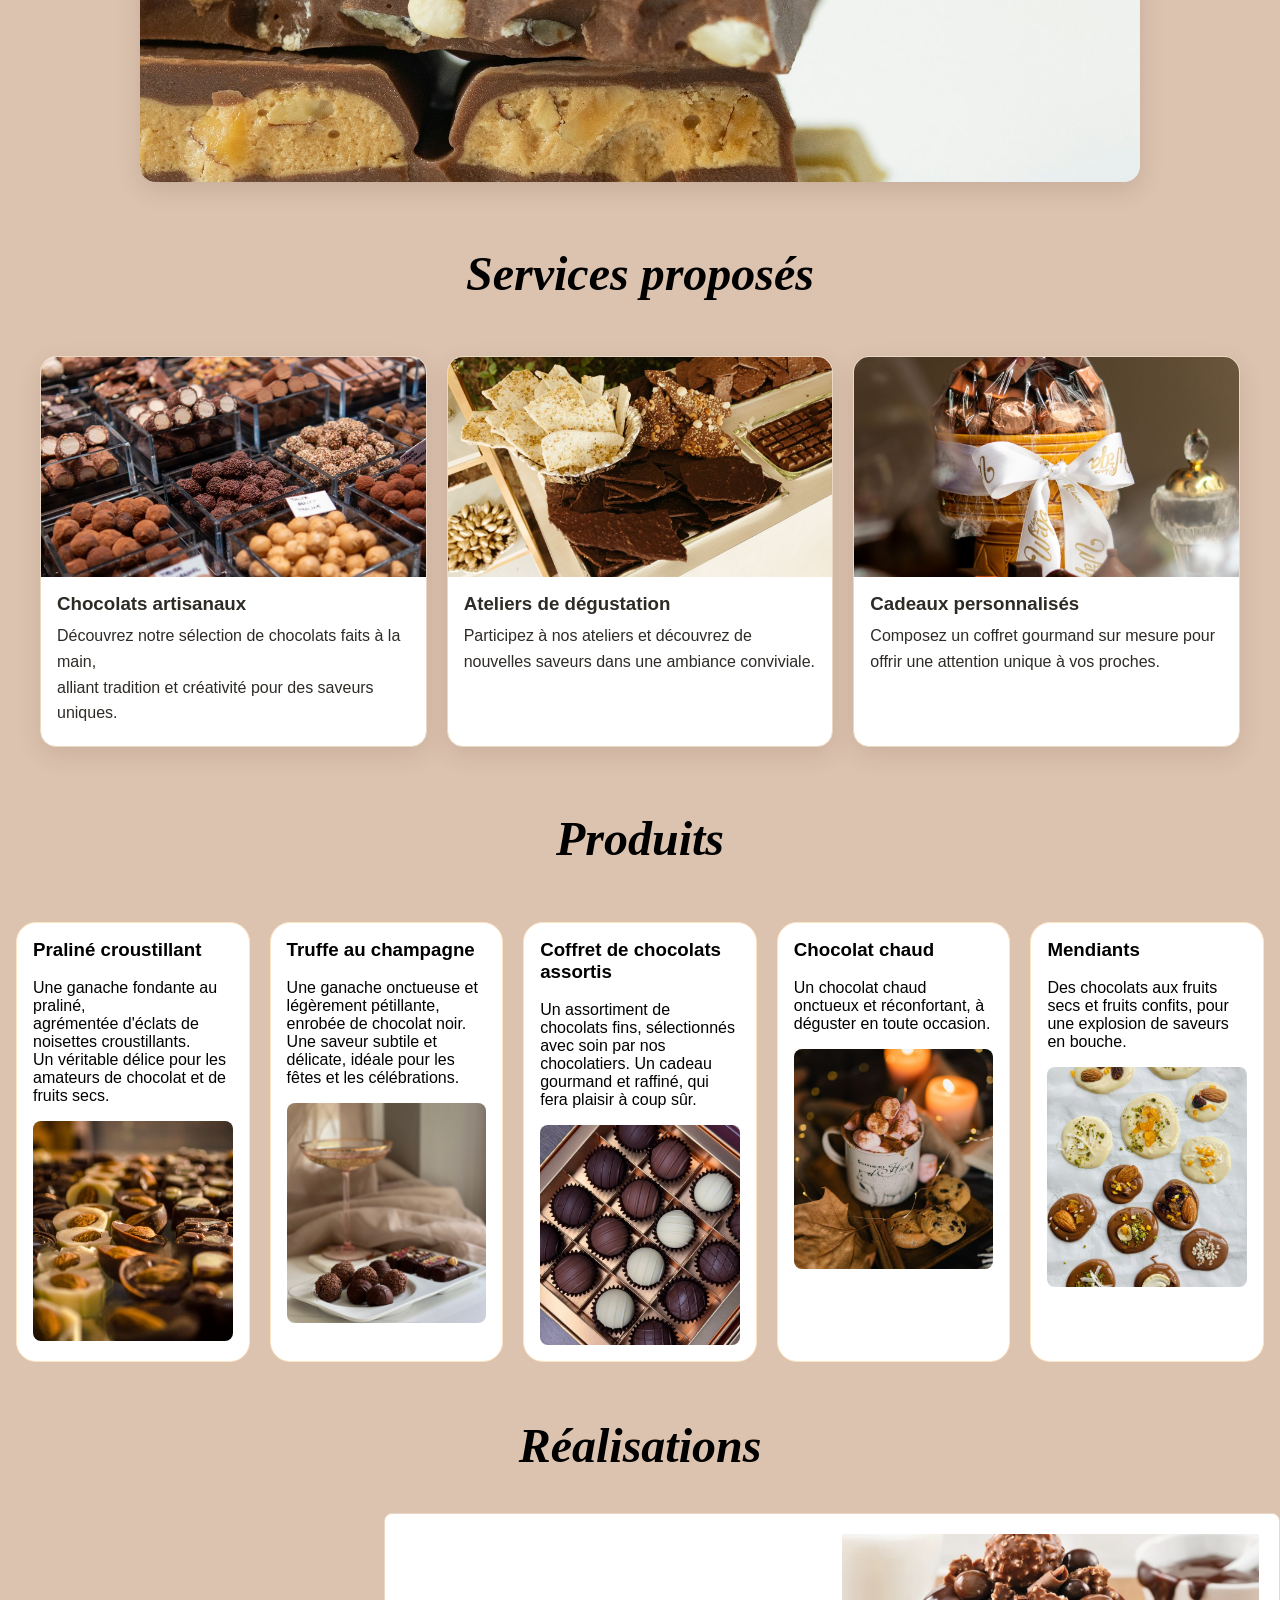
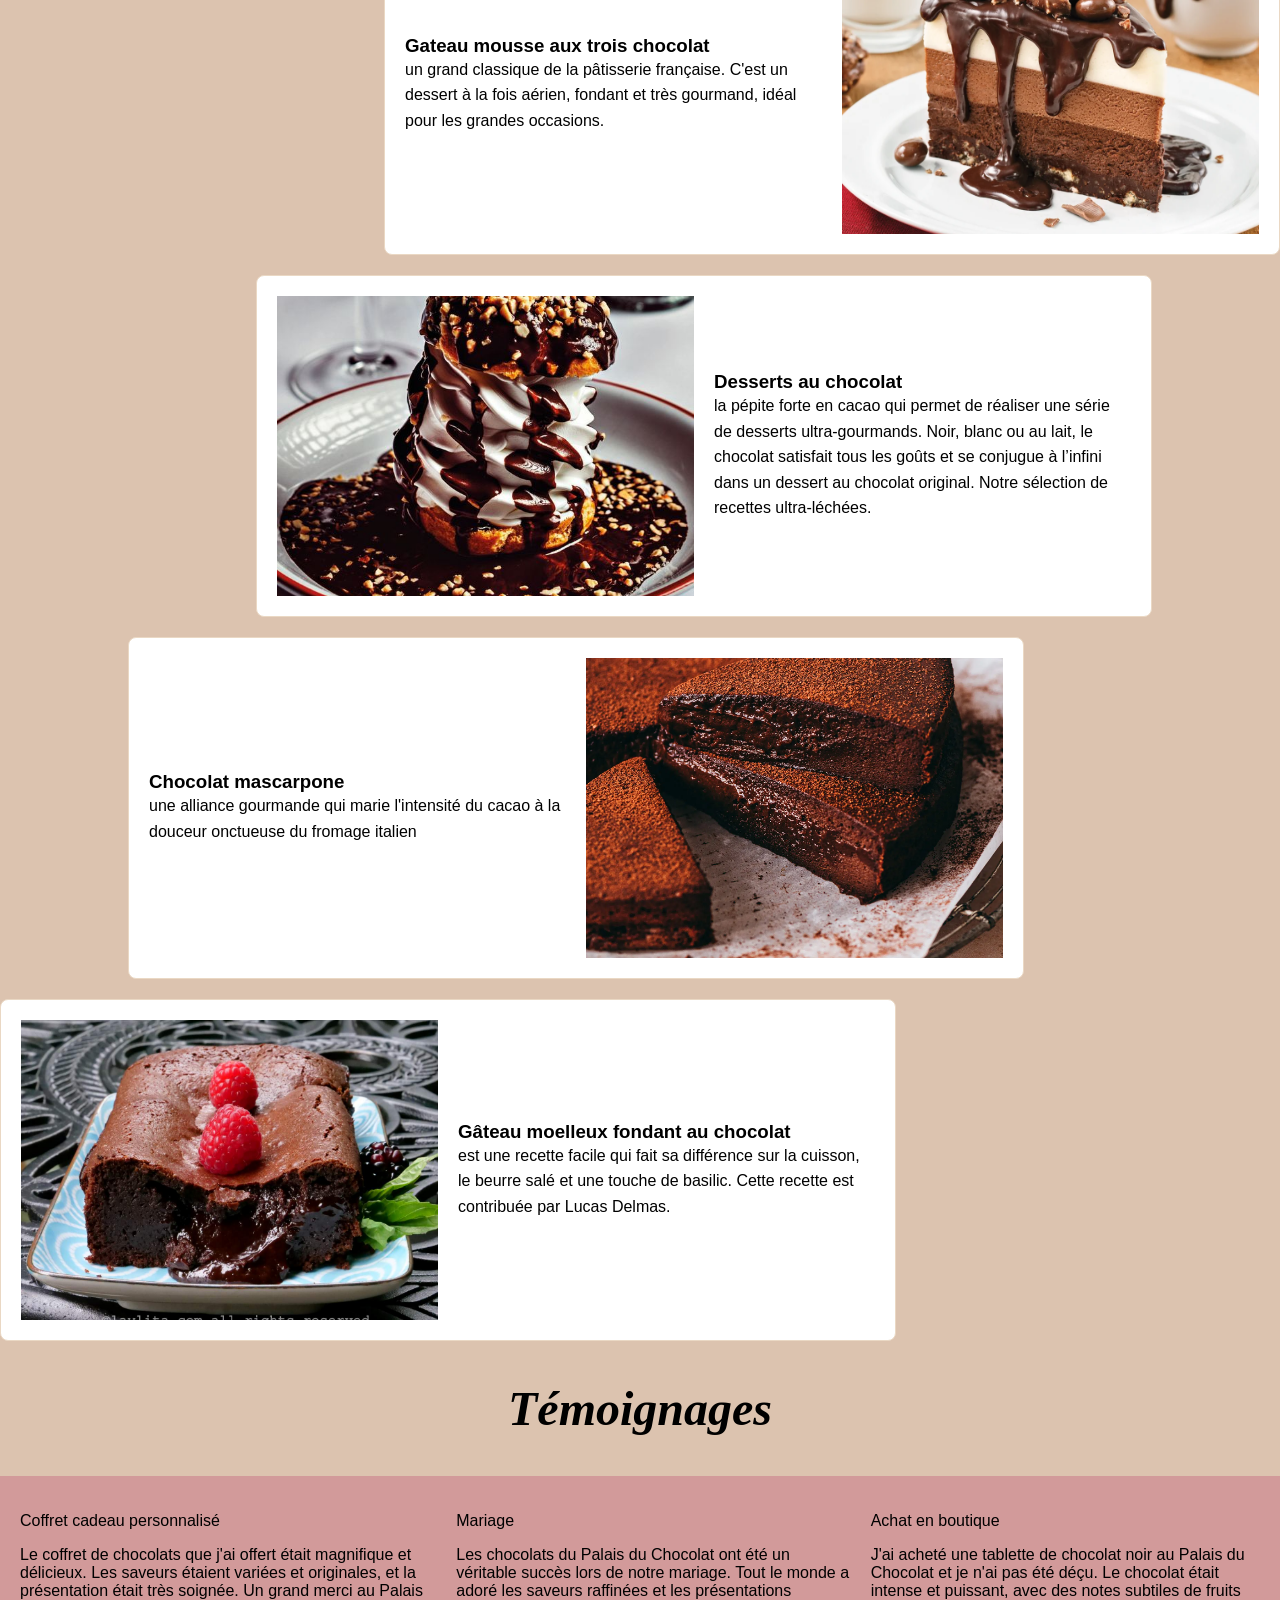
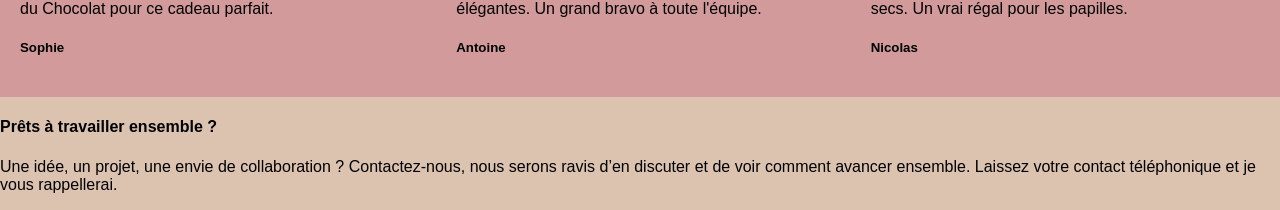
==== commit 557a7a28: "Add image to cafe signup layout Place the signup form beside a responsive cafe image, adjust layout " ====
--- a/index.html
+++ b/index.html
@@ -152,6 +152,9 @@
     </article>
     </div>
 
+
+</main>
+
 <footer id="contact">
     <h4>Prêts à travailler ensemble ?</h4>
     <p>Une idée, un projet, une envie de collaboration ?
@@ -160,6 +163,5 @@
 Laissez votre contact téléphonique et je vous rappellerai.</p>
 
 </footer>
-    </main>
 </body>
 </html>
--- a/style.css
+++ b/style.css
@@ -286,10 +286,12 @@
     display: flex;
     flex-direction: row;
     gap: 20px;
-    background-color: white;
+    background-color: rgb(210, 154, 154);
     padding: 20px;
-    }
-    
+    align-items: flex-start;
+    justify-content: space-evenly;
+}
+
 @media (max-width: 560px) {
     .site-header {
         flex-wrap: wrap;
